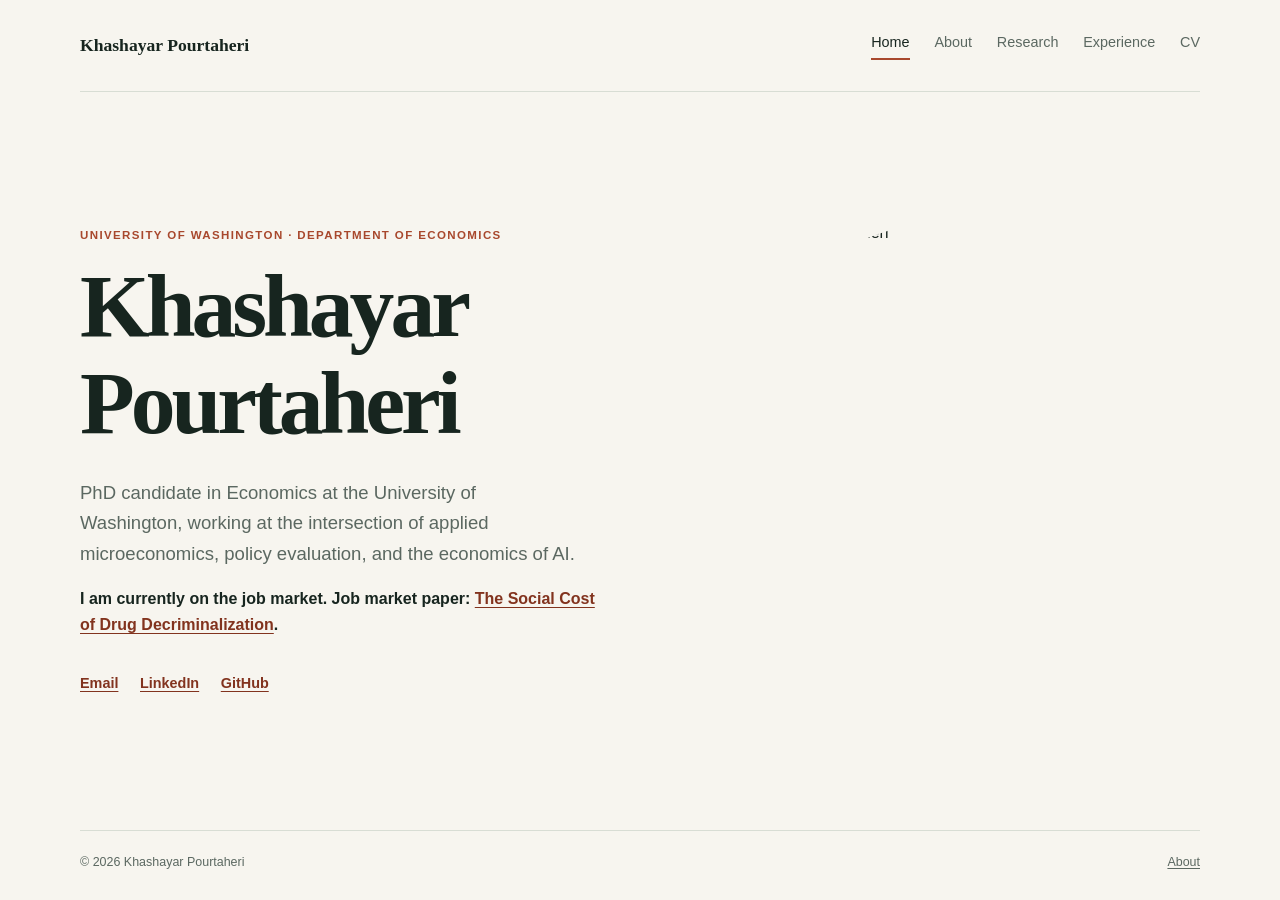
==== index.html @ 46d5a646 "Add Experience page; keep Research for papers only - New experience.html: work experience (CHOICE, I" ====
<!doctype html>
<html lang="en">
  <head>
    <meta charset="utf-8">
    <meta name="viewport" content="width=device-width, initial-scale=1">
    <meta name="description" content="Personal website of Khashayar Pourtaheri, PhD candidate in Economics at the University of Washington.">
    <title>Khashayar Pourtaheri | Economics</title>
    <link rel="stylesheet" href="assets/css/styles.css">
  </head>
  <body>
    <header class="site-header">
      <a class="wordmark" href="index.html">Khashayar Pourtaheri</a>
      <nav aria-label="Main navigation">
        <a class="active" href="index.html" aria-current="page">Home</a>
        <a href="about.html">About</a>
        <a href="research.html">Research</a>
        <a href="experience.html">Experience</a>
        <a href="cv.html">CV</a>
      </nav>
    </header>

    <main class="hero">
      <section class="hero-copy" aria-labelledby="page-title">
        <p class="eyebrow">University of Washington · Department of Economics</p>
        <h1 id="page-title">Khashayar<br>Pourtaheri</h1>
        <p class="intro">PhD candidate in Economics at the University of Washington, working at the intersection of applied microeconomics, policy evaluation, and the economics of AI.</p>
        <p class="job-market">I am currently on the job market. Job market paper: <a href="https://papers.ssrn.com/sol3/papers.cfm?abstract_id=7608641" target="_blank" rel="noopener noreferrer">The Social Cost of Drug Decriminalization</a>.</p>
        <div class="contact-links" aria-label="Contact and social links">
          <a href="mailto:khashayar.pourtaheri@gmail.com">Email</a>
          <a href="https://www.linkedin.com/in/khashayar-pourtahri" target="_blank" rel="noopener noreferrer">LinkedIn</a>
          <a href="https://github.com/khashayar-pourtaheri" target="_blank" rel="noopener noreferrer">GitHub</a>
        </div>
      </section>
      <figure class="hero-portrait">
        <img src="assets/images/khashayar-pourtaheri.jpg" alt="Khashayar Pourtaheri">
      </figure>
    </main>

    <footer>
      <span>© <span id="year"></span> Khashayar Pourtaheri</span>
      <a href="about.html">About</a>
    </footer>
    <script>document.getElementById("year").textContent = new Date().getFullYear();</script>
  </body>
</html>
---- assets/css/styles.css ----
:root {
  --ink: #17251f;
  --muted: #5b6861;
  --paper: #f7f5ef;
  --line: #d8ddd4;
  --accent: #a8482d;
  --accent-dark: #82331e;
  --display: Georgia, "Times New Roman", serif;
  --body: "Helvetica Neue", Helvetica, Arial, sans-serif;
}

* { box-sizing: border-box; }

html { min-height: 100%; }

body {
  margin: 0;
  min-height: 100vh;
  color: var(--ink);
  background: var(--paper);
  font-family: var(--body);
  font-size: 16px;
  line-height: 1.65;
  display: flex;
  flex-direction: column;
}

a { color: var(--accent-dark); text-underline-offset: 0.18em; }
a:hover { color: var(--accent); }

.site-header, footer {
  width: min(1120px, calc(100% - 48px));
  margin-inline: auto;
}

.site-header {
  min-height: 92px;
  display: flex;
  align-items: center;
  justify-content: space-between;
  border-bottom: 1px solid var(--line);
}

.wordmark {
  color: var(--ink);
  font-family: var(--display);
  font-size: 1.1rem;
  font-weight: 700;
  text-decoration: none;
}

nav { display: flex; gap: 1.55rem; }
nav a { color: var(--muted); font-size: 0.9rem; text-decoration: none; }
nav a:hover, nav a.active { color: var(--ink); }
nav a.active { border-bottom: 2px solid var(--accent); padding-bottom: 0.2rem; }

.hero {
  width: min(1120px, calc(100% - 48px));
  margin: auto;
  padding: 72px 0;
  display: grid;
  grid-template-columns: 1.04fr 0.96fr;
  align-items: center;
  gap: clamp(48px, 9vw, 128px);
}

.eyebrow {
  margin: 0 0 0.8rem;
  color: var(--accent);
  font-size: 0.72rem;
  font-weight: 700;
  letter-spacing: 0.12em;
  text-transform: uppercase;
}

h1, h2 { font-family: var(--display); line-height: 1.08; }
h1 { margin: 0; font-size: clamp(3.1rem, 7vw, 5.9rem); letter-spacing: -0.045em; }
h2 { margin: 2.5rem 0 0.55rem; font-size: 1.55rem; }

.intro { max-width: 31rem; margin: 1.65rem 0 0; color: var(--muted); font-size: 1.16rem; }
.job-market { margin: 1rem 0 0; font-weight: 700; }

.contact-links { display: flex; flex-wrap: wrap; gap: 0.9rem 1.35rem; margin-top: 2.1rem; }
.contact-links a { font-size: 0.9rem; font-weight: 700; }

.hero-portrait { margin: 0; }
.hero-portrait img, .page-portrait img {
  display: block;
  width: 100%;
  object-fit: cover;
  filter: saturate(0.9);
}
.hero-portrait img { aspect-ratio: 1 / 1; border-radius: 50% 50% 4px 4px; }

.page {
  width: min(930px, calc(100% - 48px));
  flex: 1;
  margin: 0 auto;
  padding: 84px 0;
}
.about-page { display: grid; grid-template-columns: 265px minmax(0, 1fr); gap: clamp(42px, 8vw, 95px); align-items: start; }
.about-page h1, .narrow-page h1 { font-size: clamp(2.7rem, 6vw, 4.5rem); }
.about-page article { max-width: 590px; }
.page-portrait img { aspect-ratio: 1 / 1; border-radius: 4px; }
.plain-list { margin: 0; padding-left: 1.2rem; }
.narrow-page { max-width: 760px; }
.note { margin-top: 2.5rem; padding: 1.4rem 1.55rem; border-left: 3px solid var(--accent); background: #eeeae0; color: var(--muted); }
.note p { margin: 0; }
.research-list { margin-top: 3.5rem; }
.research-list article { padding: 0 0 2.1rem; margin-bottom: 2.1rem; border-bottom: 1px solid var(--line); }
.research-list article:last-child { margin-bottom: 0; }
.research-list h2 { margin: 0.35rem 0 0.75rem; font-size: clamp(1.45rem, 3vw, 2rem); }
.research-list p:last-child { max-width: 650px; margin-bottom: 0; color: var(--muted); }
.paper-meta { margin: 0 0 0.9rem; font-size: 0.92rem; color: var(--muted); }
.paper-meta a { font-weight: 700; }
.project-label { margin: 0; color: var(--accent); font-size: 0.72rem; font-weight: 700; letter-spacing: 0.12em; text-transform: uppercase; }

footer {
  padding: 1.35rem 0 1.7rem;
  border-top: 1px solid var(--line);
  color: var(--muted);
  display: flex;
  justify-content: space-between;
  font-size: 0.78rem;
}
footer a { color: inherit; }
.sr-only { position: absolute; width: 1px; height: 1px; margin: -1px; overflow: hidden; clip: rect(0, 0, 0, 0); }

@media (max-width: 680px) {
  .site-header { min-height: auto; padding: 1.35rem 0; align-items: flex-start; gap: 1rem; flex-direction: column; }
  nav { gap: 1.1rem; }
  .hero { grid-template-columns: 1fr; gap: 2.8rem; padding: 56px 0 70px; }
  .hero-copy { order: 2; }
  .hero-portrait { max-width: 320px; }
  .about-page { grid-template-columns: 1fr; gap: 2.4rem; }
  .page-portrait { max-width: 250px; }
  .page { padding: 55px 0 70px; }
}

.experience-section { margin-top: 3.2rem; }
.experience-section h2 { margin: 0 0 1.4rem; padding-bottom: 0.5rem; border-bottom: 1px solid var(--line); }
.entry { margin-bottom: 1.8rem; }
.entry-head { display: flex; justify-content: space-between; align-items: baseline; gap: 1.5rem; }
.entry-head h3 { flex: 1 1 auto; min-width: 0; }
.entry h3 { margin: 0; font-family: var(--display); font-size: 1.15rem; }
.entry-org { font-family: var(--body); font-weight: 400; font-size: 0.98rem; color: var(--muted); }
.entry-dates { margin: 0; color: var(--muted); font-size: 0.9rem; white-space: nowrap; }
.entry .paper-meta { margin: 0.35rem 0 0; }
.entry-points { margin: 0.6rem 0 0; padding-left: 1.2rem; color: var(--muted); }
.entry-points li { margin-bottom: 0.35rem; }
@media (max-width: 640px) { .entry-head { flex-wrap: wrap; gap: 0.3rem; } }
.research-list article:last-child { border-bottom: none; padding-bottom: 0; }
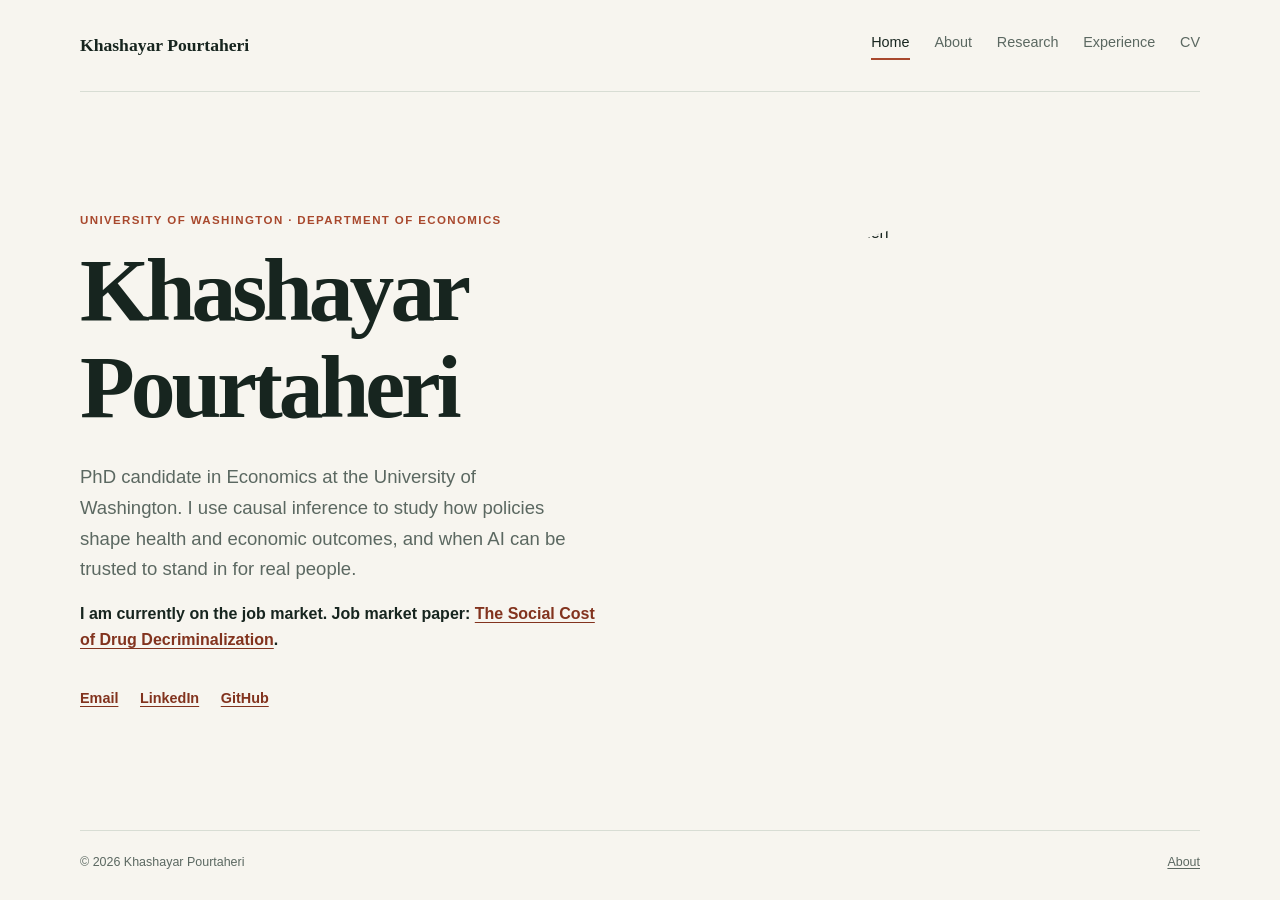
==== commit ac2acb2d: "Home: rewrite intro to add health and lead with causal inference Co-Authored-By: Claude Opus 5.5 <no" ====
--- a/index.html
+++ b/index.html
@@ -23,7 +23,7 @@
       <section class="hero-copy" aria-labelledby="page-title">
         <p class="eyebrow">University of Washington · Department of Economics</p>
         <h1 id="page-title">Khashayar<br>Pourtaheri</h1>
-        <p class="intro">PhD candidate in Economics at the University of Washington, working at the intersection of applied microeconomics, policy evaluation, and the economics of AI.</p>
+        <p class="intro">PhD candidate in Economics at the University of Washington. I use causal inference to study how policies shape health and economic outcomes, and when AI can be trusted to stand in for real people.</p>
         <p class="job-market">I am currently on the job market. Job market paper: <a href="https://papers.ssrn.com/sol3/papers.cfm?abstract_id=7608641" target="_blank" rel="noopener noreferrer">The Social Cost of Drug Decriminalization</a>.</p>
         <div class="contact-links" aria-label="Contact and social links">
           <a href="mailto:khashayar.pourtaheri@gmail.com">Email</a>
--- a/assets/css/styles.css
+++ b/assets/css/styles.css
@@ -150,3 +150,5 @@
 .entry-points li { margin-bottom: 0.35rem; }
 @media (max-width: 640px) { .entry-head { flex-wrap: wrap; gap: 0.3rem; } }
 .research-list article:last-child { border-bottom: none; padding-bottom: 0; }
+.entry-story { margin: 0.6rem 0 0; color: var(--muted); max-width: 680px; line-height: 1.65; }
+.narrow-page .intro { max-width: 640px; }
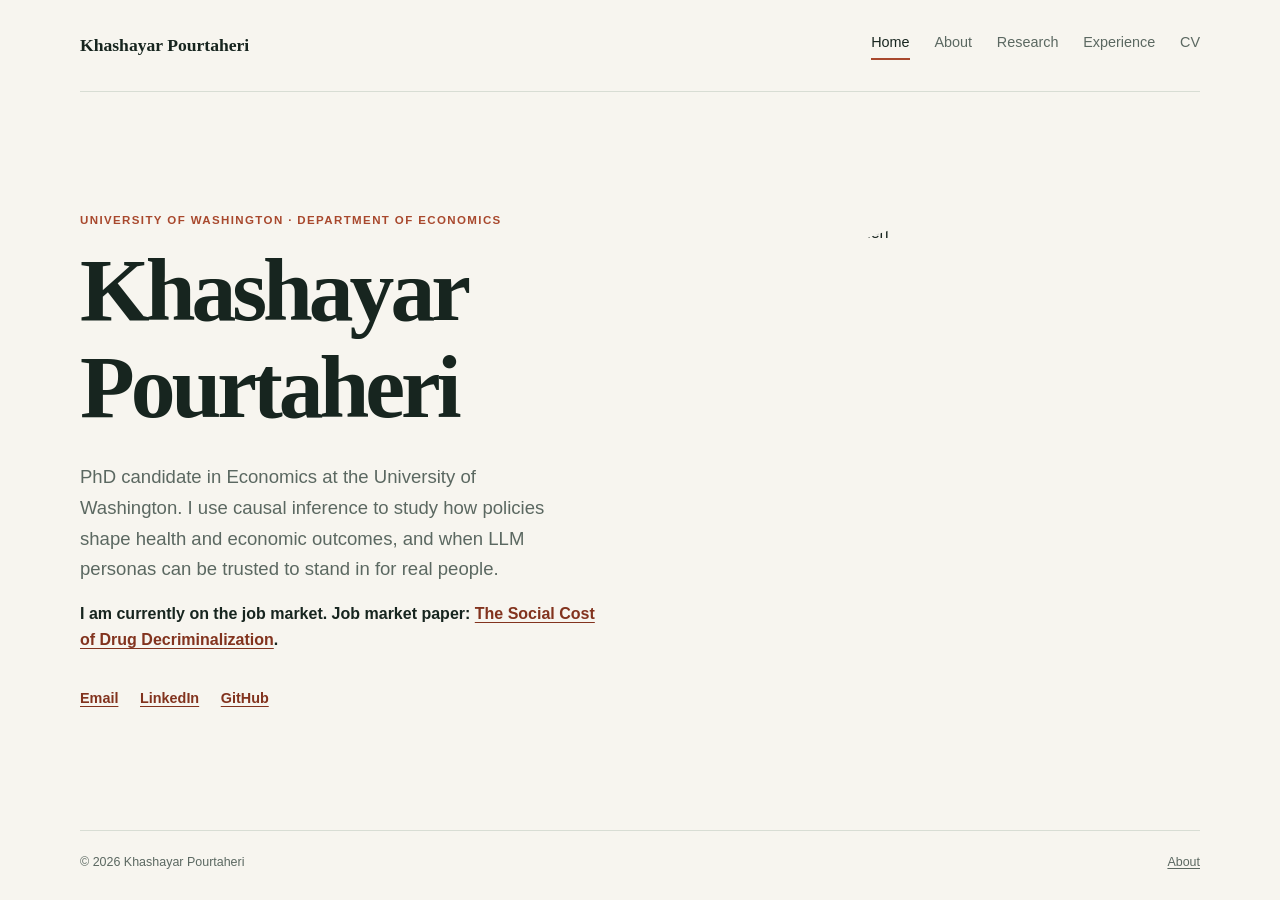
==== commit 220d59c3: "Home: name LLM personas in intro Co-Authored-By: Claude Opus 5.5 <noreply@anthropic.com>" ====
--- a/index.html
+++ b/index.html
@@ -23,7 +23,7 @@
       <section class="hero-copy" aria-labelledby="page-title">
         <p class="eyebrow">University of Washington · Department of Economics</p>
         <h1 id="page-title">Khashayar<br>Pourtaheri</h1>
-        <p class="intro">PhD candidate in Economics at the University of Washington. I use causal inference to study how policies shape health and economic outcomes, and when AI can be trusted to stand in for real people.</p>
+        <p class="intro">PhD candidate in Economics at the University of Washington. I use causal inference to study how policies shape health and economic outcomes, and when LLM personas can be trusted to stand in for real people.</p>
         <p class="job-market">I am currently on the job market. Job market paper: <a href="https://papers.ssrn.com/sol3/papers.cfm?abstract_id=7608641" target="_blank" rel="noopener noreferrer">The Social Cost of Drug Decriminalization</a>.</p>
         <div class="contact-links" aria-label="Contact and social links">
           <a href="mailto:khashayar.pourtaheri@gmail.com">Email</a>
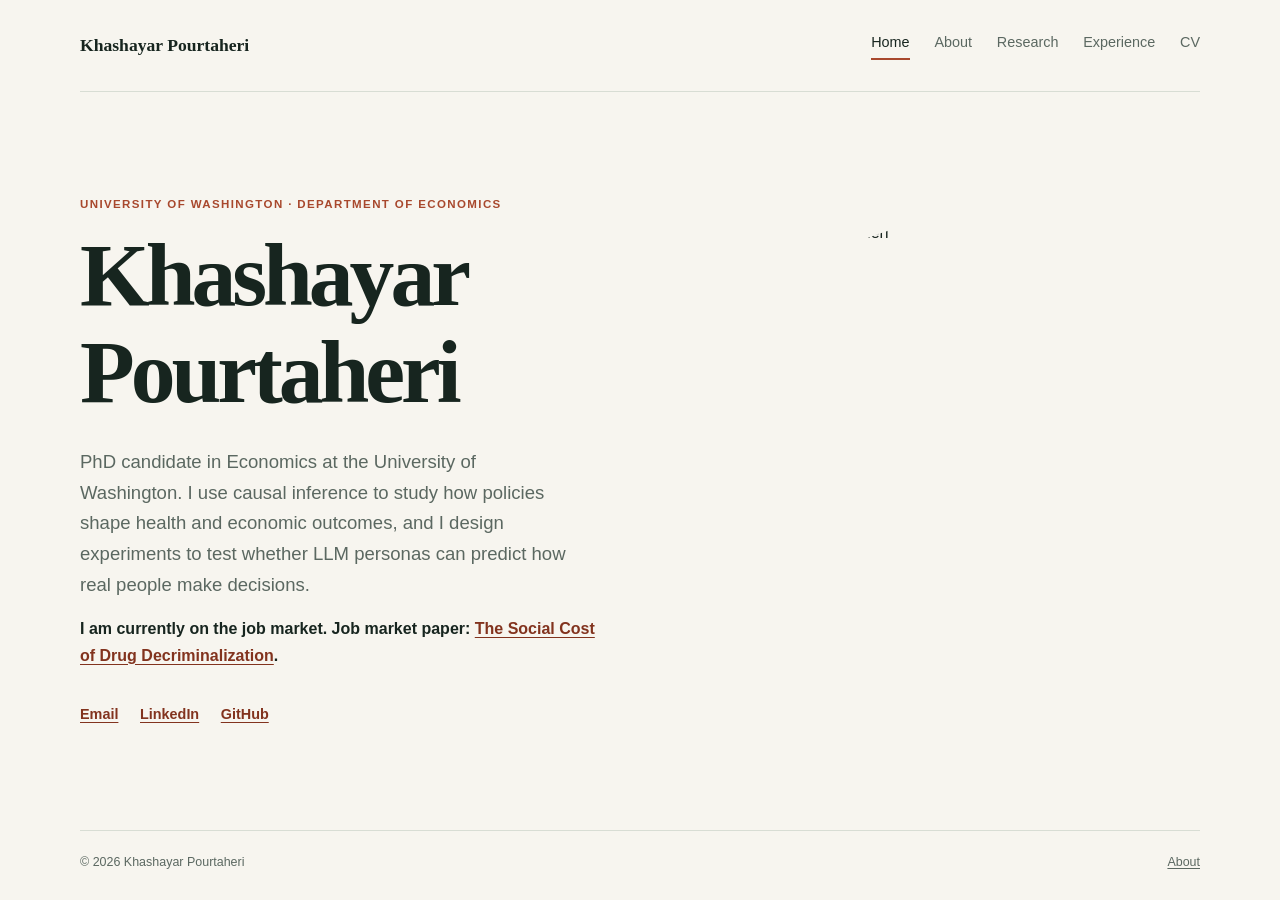
==== commit 5d5e78e4: "Home: describe LLM persona work as experiments Co-Authored-By: Claude Opus 5.5 <noreply@anthropic.co" ====
--- a/index.html
+++ b/index.html
@@ -23,7 +23,7 @@
       <section class="hero-copy" aria-labelledby="page-title">
         <p class="eyebrow">University of Washington · Department of Economics</p>
         <h1 id="page-title">Khashayar<br>Pourtaheri</h1>
-        <p class="intro">PhD candidate in Economics at the University of Washington. I use causal inference to study how policies shape health and economic outcomes, and when LLM personas can be trusted to stand in for real people.</p>
+        <p class="intro">PhD candidate in Economics at the University of Washington. I use causal inference to study how policies shape health and economic outcomes, and I design experiments to test whether LLM personas can predict how real people make decisions.</p>
         <p class="job-market">I am currently on the job market. Job market paper: <a href="https://papers.ssrn.com/sol3/papers.cfm?abstract_id=7608641" target="_blank" rel="noopener noreferrer">The Social Cost of Drug Decriminalization</a>.</p>
         <div class="contact-links" aria-label="Contact and social links">
           <a href="mailto:khashayar.pourtaheri@gmail.com">Email</a>
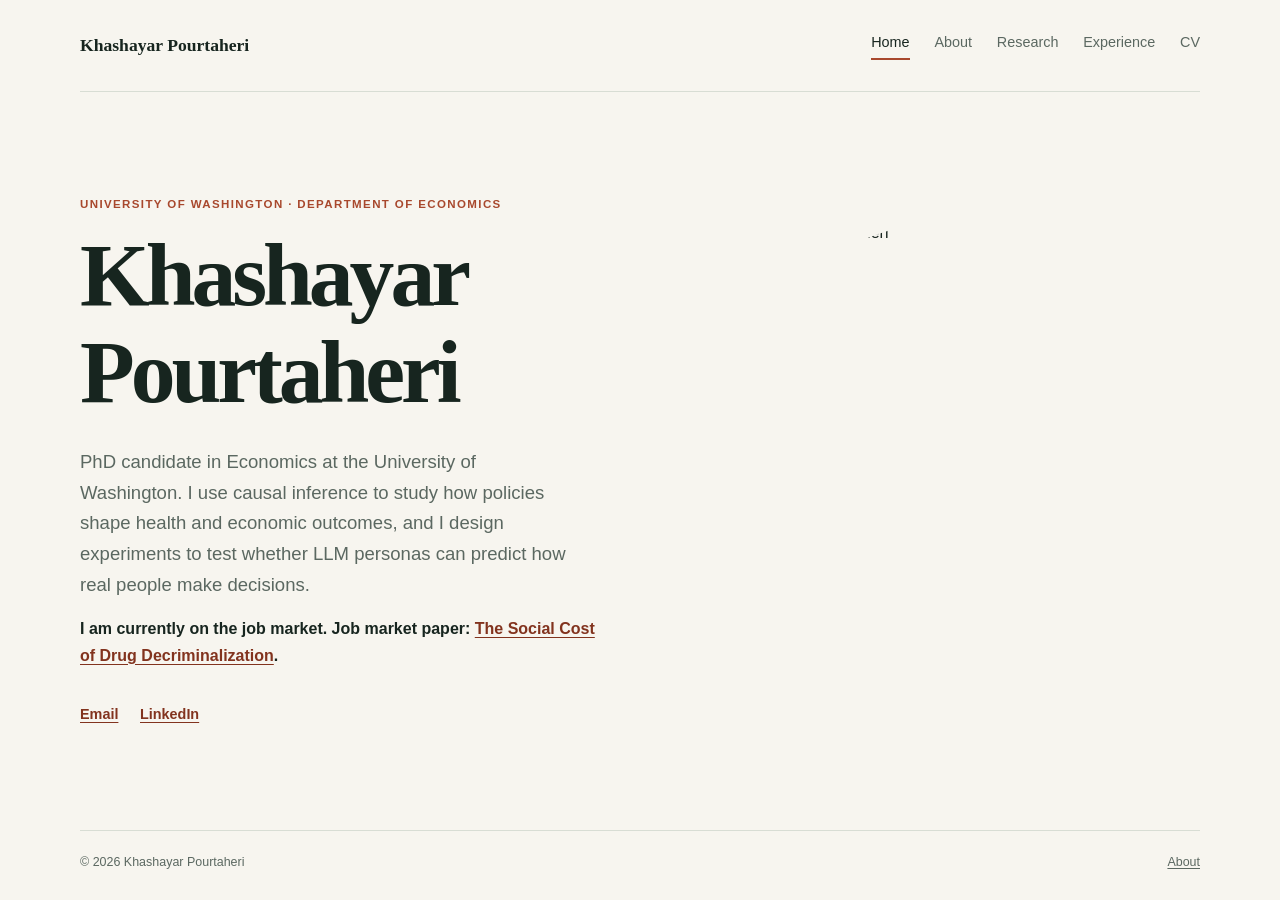
==== commit e3b79edc: "Restructure Research page and remove GitHub links Research page now uses Job Market Paper / Working " ====
--- a/index.html
+++ b/index.html
@@ -26,9 +26,8 @@
         <p class="intro">PhD candidate in Economics at the University of Washington. I use causal inference to study how policies shape health and economic outcomes, and I design experiments to test whether LLM personas can predict how real people make decisions.</p>
         <p class="job-market">I am currently on the job market. Job market paper: <a href="https://papers.ssrn.com/sol3/papers.cfm?abstract_id=7608641" target="_blank" rel="noopener noreferrer">The Social Cost of Drug Decriminalization</a>.</p>
         <div class="contact-links" aria-label="Contact and social links">
-          <a href="mailto:khashayar.pourtaheri@gmail.com">Email</a>
+          <a href="mailto:pk1373@uw.edu">Email</a>
           <a href="https://www.linkedin.com/in/khashayar-pourtahri" target="_blank" rel="noopener noreferrer">LinkedIn</a>
-          <a href="https://github.com/khashayar-pourtaheri" target="_blank" rel="noopener noreferrer">GitHub</a>
         </div>
       </section>
       <figure class="hero-portrait">
--- a/assets/css/styles.css
+++ b/assets/css/styles.css
@@ -139,7 +139,7 @@
 
 .experience-section { margin-top: 3.2rem; }
 .experience-section h2 { margin: 0 0 1.4rem; padding-bottom: 0.5rem; border-bottom: 1px solid var(--line); }
-.entry { margin-bottom: 1.8rem; }
+.entry { margin-bottom: 1.3rem; }
 .entry-head { display: flex; justify-content: space-between; align-items: baseline; gap: 1.5rem; }
 .entry-head h3 { flex: 1 1 auto; min-width: 0; }
 .entry h3 { margin: 0; font-family: var(--display); font-size: 1.15rem; }
@@ -150,5 +150,16 @@
 .entry-points li { margin-bottom: 0.35rem; }
 @media (max-width: 640px) { .entry-head { flex-wrap: wrap; gap: 0.3rem; } }
 .research-list article:last-child { border-bottom: none; padding-bottom: 0; }
-.entry-story { margin: 0.6rem 0 0; color: var(--muted); max-width: 680px; line-height: 1.65; }
+.entry-story { margin: 0.3rem 0 0; color: var(--muted); line-height: 1.65; }
 .narrow-page .intro { max-width: 640px; }
+
+.research-section { margin-top: 3.2rem; }
+.research-section h2 { margin: 0 0 1.4rem; padding-bottom: 0.5rem; border-bottom: 1px solid var(--line); }
+.research-section article { margin-bottom: 1.9rem; }
+.research-section article:last-child { margin-bottom: 0; }
+.research-section h3 { margin: 0 0 0.45rem; font-family: var(--display); font-size: 1.3rem; line-height: 1.3; }
+.research-section .paper-meta { margin: 0 0 0.5rem; }
+.paper-summary { margin: 0; color: var(--muted); line-height: 1.65; }
+.research-section details { margin-top: 0.55rem; }
+.research-section summary { cursor: pointer; color: var(--accent-dark); font-size: 0.92rem; font-weight: 700; }
+.research-section details p { margin: 0.6rem 0 0; color: var(--muted); font-size: 0.95rem; line-height: 1.7; }
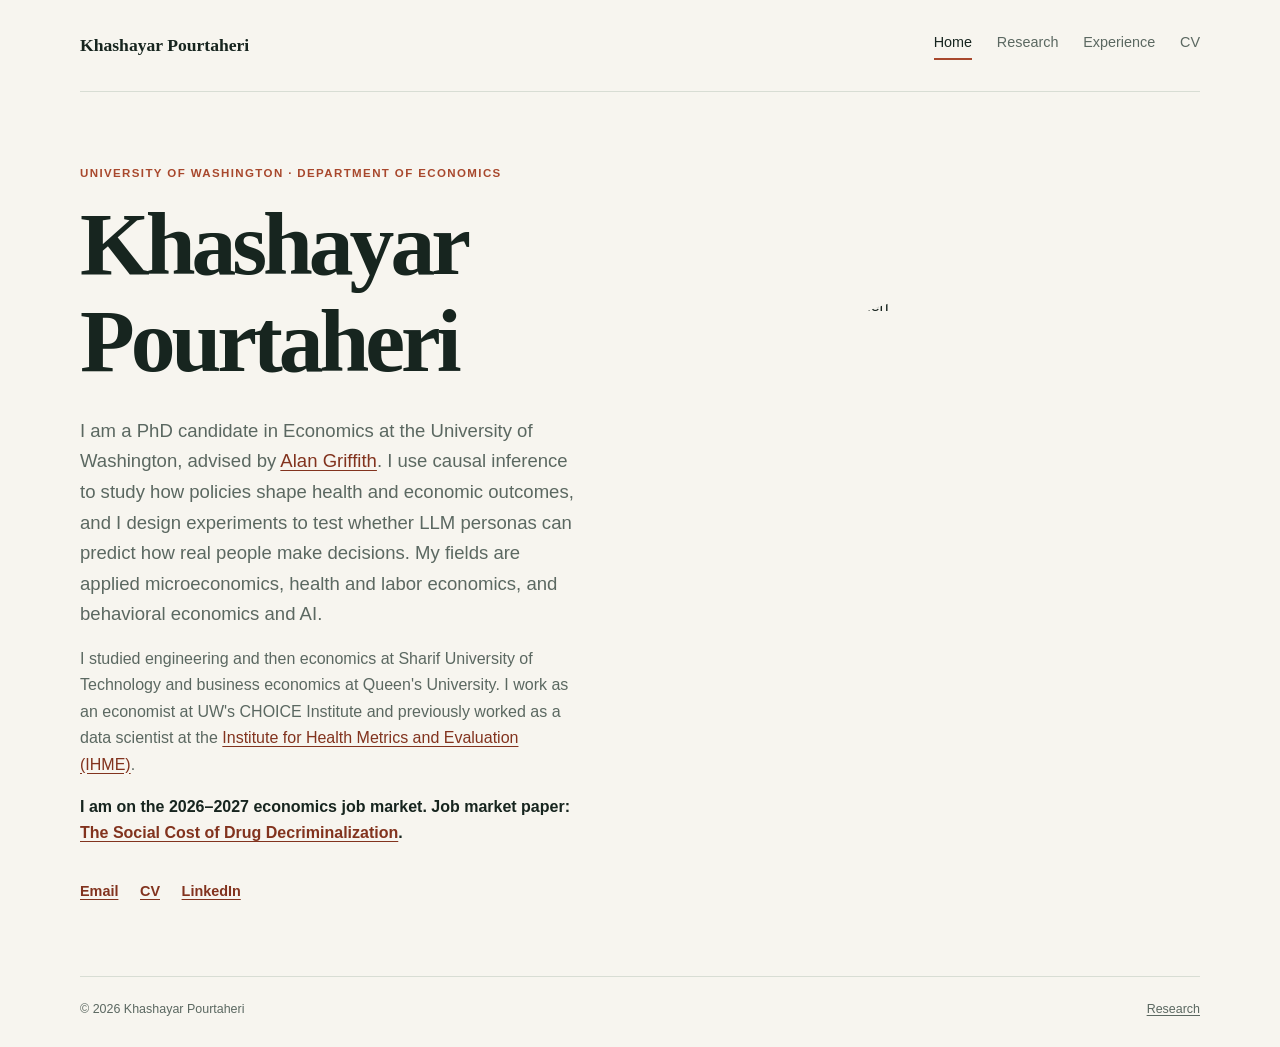
==== commit d0490466: "Merge About into Home and rename AI field Home now carries the short bio, advisor, fields, backgroun" ====
--- a/index.html
+++ b/index.html
@@ -12,7 +12,6 @@
       <a class="wordmark" href="index.html">Khashayar Pourtaheri</a>
       <nav aria-label="Main navigation">
         <a class="active" href="index.html" aria-current="page">Home</a>
-        <a href="about.html">About</a>
         <a href="research.html">Research</a>
         <a href="experience.html">Experience</a>
         <a href="cv.html">CV</a>
@@ -23,10 +22,12 @@
       <section class="hero-copy" aria-labelledby="page-title">
         <p class="eyebrow">University of Washington · Department of Economics</p>
         <h1 id="page-title">Khashayar<br>Pourtaheri</h1>
-        <p class="intro">PhD candidate in Economics at the University of Washington. I use causal inference to study how policies shape health and economic outcomes, and I design experiments to test whether LLM personas can predict how real people make decisions.</p>
-        <p class="job-market">I am currently on the job market. Job market paper: <a href="https://papers.ssrn.com/sol3/papers.cfm?abstract_id=7608641" target="_blank" rel="noopener noreferrer">The Social Cost of Drug Decriminalization</a>.</p>
-        <div class="contact-links" aria-label="Contact and social links">
+        <p class="intro">I am a PhD candidate in Economics at the University of Washington, advised by <a href="https://econ.washington.edu/people/alan-griffith" target="_blank" rel="noopener noreferrer">Alan Griffith</a>. I use causal inference to study how policies shape health and economic outcomes, and I design experiments to test whether LLM personas can predict how real people make decisions. My fields are applied microeconomics, health and labor economics, and behavioral economics and AI.</p>
+        <p class="bio">I studied engineering and then economics at Sharif University of Technology and business economics at Queen&#39;s University. I work as an economist at UW&#39;s CHOICE Institute and previously worked as a data scientist at the <a href="https://www.healthdata.org" target="_blank" rel="noopener noreferrer">Institute for Health Metrics and Evaluation (IHME)</a>.</p>
+        <p class="job-market">I am on the 2026–2027 economics job market. Job market paper: <a href="https://papers.ssrn.com/sol3/papers.cfm?abstract_id=7608641" target="_blank" rel="noopener noreferrer">The Social Cost of Drug Decriminalization</a>.</p>
+        <div class="contact-links" aria-label="Contact links">
           <a href="mailto:pk1373@uw.edu">Email</a>
+          <a href="assets/files/Khashayar_Pourtaheri_CV.pdf" target="_blank" rel="noopener noreferrer">CV</a>
           <a href="https://www.linkedin.com/in/khashayar-pourtahri" target="_blank" rel="noopener noreferrer">LinkedIn</a>
         </div>
       </section>
@@ -37,7 +38,7 @@
 
     <footer>
       <span>© <span id="year"></span> Khashayar Pourtaheri</span>
-      <a href="about.html">About</a>
+      <a href="research.html">Research</a>
     </footer>
     <script>document.getElementById("year").textContent = new Date().getFullYear();</script>
   </body>
--- a/assets/css/styles.css
+++ b/assets/css/styles.css
@@ -78,6 +78,7 @@
 h2 { margin: 2.5rem 0 0.55rem; font-size: 1.55rem; }
 
 .intro { max-width: 31rem; margin: 1.65rem 0 0; color: var(--muted); font-size: 1.16rem; }
+.bio { max-width: 31rem; margin: 1rem 0 0; color: var(--muted); }
 .job-market { margin: 1rem 0 0; font-weight: 700; }
 
 .contact-links { display: flex; flex-wrap: wrap; gap: 0.9rem 1.35rem; margin-top: 2.1rem; }
